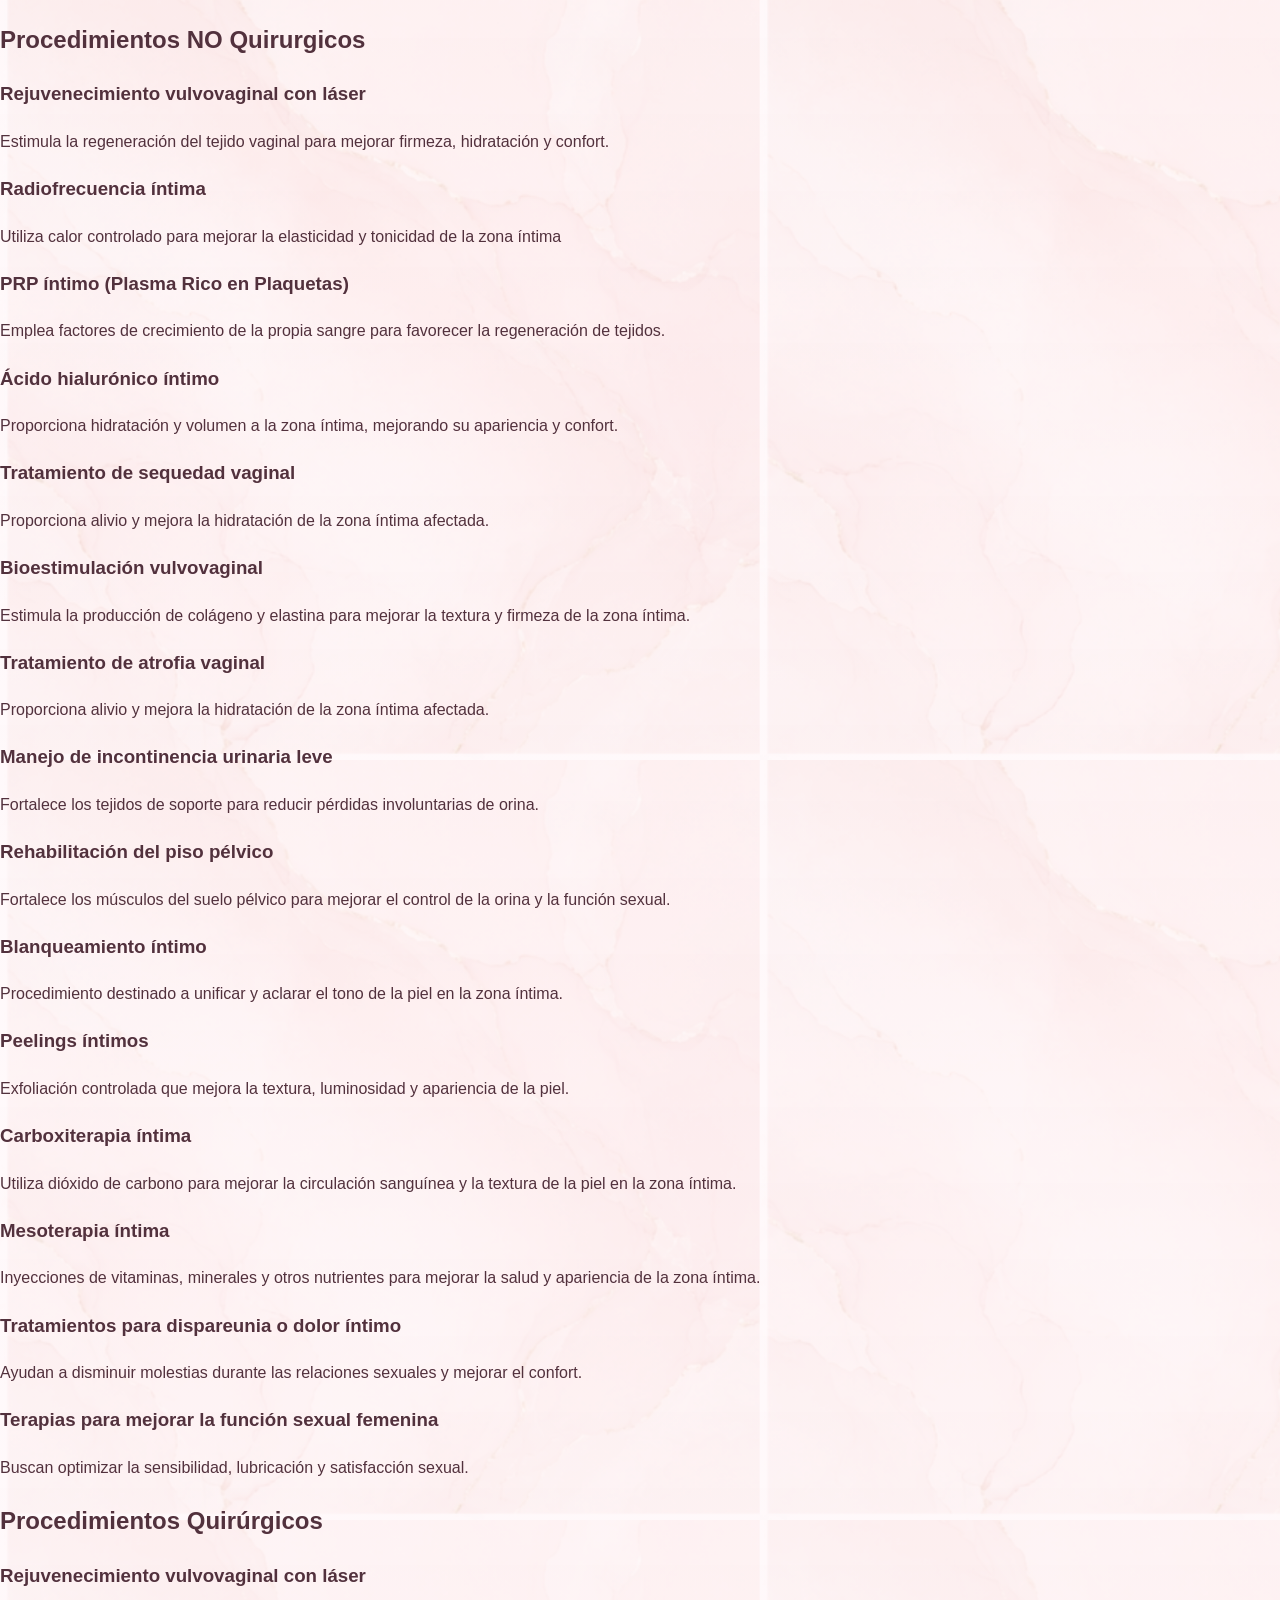
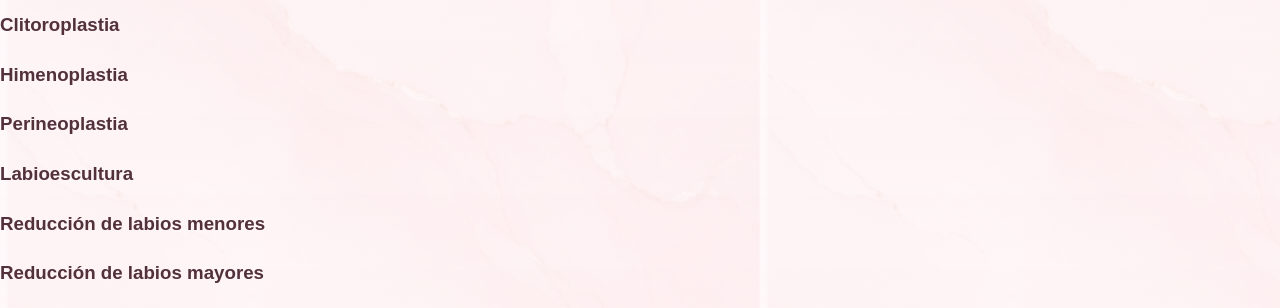
==== procedimientos.html @ bd6ce4b2 "Add files via upload" ====
<!DOCTYPE html>
<html lang="es">
<head>
    <meta charset="UTF-8">
    <meta name="viewport" content="width=device-width, initial-scale=1.0">
    <title>Procedimientos - Tu Carita Íntima</title>
    <link rel="stylesheet" href="style.css">
</head>
<body>
    <h2 class="procedimientosNQ-title">Procedimientos NO Quirurgicos</h2>
    <div class="procedimientos-container">
        <div class="procedimiento-item">
            <h3>Rejuvenecimiento vulvovaginal con láser</h3>
            <p>Estimula la regeneración del tejido vaginal para mejorar firmeza, hidratación y confort.</p>
        </div>
        <div class="procedimiento-item">
            <h3>Radiofrecuencia íntima</h3>
            <p>Utiliza calor controlado para mejorar la elasticidad y tonicidad de la zona íntima</p>
        </div>
        <div class="procedimiento-item">
            <h3>PRP íntimo (Plasma Rico en Plaquetas)</h3>
            <p>Emplea factores de crecimiento de la propia sangre para favorecer la regeneración de tejidos.</p>
        </div>
        <div class="procedimiento-item">
            <h3>Ácido hialurónico íntimo</h3>
            <p>Proporciona hidratación y volumen a la zona íntima, mejorando su apariencia y confort.</p>
        </div>
        <div class="procedimiento-item">
            <h3>Tratamiento de sequedad vaginal</h3>
            <p>Proporciona alivio y mejora la hidratación de la zona íntima afectada.</p>
        </div>
        <div class="procedimiento-item">
            <h3>Bioestimulación vulvovaginal</h3>
            <p>Estimula la producción de colágeno y elastina para mejorar la textura y firmeza de la zona íntima.</p>
        </div>
        <div class="procedimiento-item">
            <h3>Tratamiento de atrofia vaginal</h3>
            <p>Proporciona alivio y mejora la hidratación de la zona íntima afectada.</p>
        </div>
        <div class="procedimiento-item">
            <h3>Manejo de incontinencia urinaria leve</h3>
            <p>Fortalece los tejidos de soporte para reducir pérdidas involuntarias de orina.</p>
        </div>
        <div class="procedimiento-item">
            <h3>Rehabilitación del piso pélvico</h3>
            <p>Fortalece los músculos del suelo pélvico para mejorar el control de la orina y la función sexual.</p>  
        </div>
        <div class="procedimiento-item">
            <h3>Blanqueamiento íntimo</h3>
            <p>Procedimiento destinado a unificar y aclarar el tono de la piel en la zona íntima.</p>
        </div>
        <div class="procedimiento-item">
            <h3>Peelings íntimos</h3>
            <p>Exfoliación controlada que mejora la textura, luminosidad y apariencia de la piel.</p>
        </div>
        <div class="procedimiento-item">
            <h3>Carboxiterapia íntima</h3>
            <p>Utiliza dióxido de carbono para mejorar la circulación sanguínea y la textura de la piel en la zona íntima.</p>
        </div>
        <div class="procedimiento-item">
            <h3>Mesoterapia íntima</h3>
            <p>Inyecciones de vitaminas, minerales y otros nutrientes para mejorar la salud y apariencia de la zona íntima.</p>
         </div>
        <div class="procedimiento-item">
            <h3>Tratamientos para dispareunia o dolor íntimo</h3>
            <p>Ayudan a disminuir molestias durante las relaciones sexuales y mejorar el confort.</p>
        </div>
        <div class="procedimiento-item">
            <h3>Terapias para mejorar la función sexual femenina</h3>
            <p>Buscan optimizar la sensibilidad, lubricación y satisfacción sexual.</p>
        </div>
    </div>

    <h2 class="procedimientosQ-title">Procedimientos Quirúrgicos</h2>
    <div class="procedimientos-container">
        <div class="procedimiento-item">
            <h3>Rejuvenecimiento vulvovaginal con láser</h3>
            <p></p>
        </div>
        <div class="procedimiento-item">
            <h3>Clitoroplastia</h3>
            <p></p>
        </div>
        <div class="procedimiento-item">
            <h3>Himenoplastia</h3>
            <p></p>
        </div>
        <div class="procedimiento-item">
            <h3>Perineoplastia</h3>
            <p></p>
        </div>
        <div class="procedimiento-item">
            <h3>Labioescultura</h3>
            <p></p>
        </div>
        <div class="procedimiento-item">
            <h3>Reducción de labios menores</h3>
            <p></p>
        </div>
        <div class="procedimiento-item">
            <h3>Reducción de labios mayores</h3>
            <p></p>
        </div>

</body>
---- style.css ----
* {
    box-sizing: border-box;
}

:root {
    --ink: #52313d;
    --rose: #c9778c;
    --rose-soft: #f9e0e6;
    --rose-pale: #fff5f7;
    --gold: #c99a45;
    --gold-soft: #f5dfad;
    --paper: rgba(255, 255, 255, 0.82);
    --line: rgba(201, 154, 69, 0.26);
    --shadow: 0 24px 70px rgba(116, 59, 77, 0.16);
}

html {
    scroll-behavior: smooth;
}

body {
    margin: 0;
    color: var(--ink);
    background:
        linear-gradient(rgba(255, 247, 249, 0.72), rgba(255, 247, 249, 0.82)),
        url("marble-rose-gold-3.png");
    background-size: 760px auto;
    background-attachment: scroll;
    font-family: "Aptos", "Segoe UI Variable", "Segoe UI", Helvetica, Arial, sans-serif;
    line-height: 1.65;
}

a {
    color: inherit;
}

img {
    max-width: 100%;
}

.site-header {
    position: sticky;
    top: 0;
    z-index: 20;
    display: flex;
    gap: 28px;
    align-items: center;
    justify-content: space-between;
    padding: 18px clamp(24px, 6vw, 78px);
    border-bottom: 1px solid rgba(255, 255, 255, 0.62);
    background: rgba(255, 247, 249, 0.78);
    backdrop-filter: blur(18px);
}

.brand {
    display: flex;
    gap: 12px;
    align-items: center;
    text-decoration: none;
}

.brand-mark {
    width: 54px;
    height: 54px;
    border: 1px solid var(--gold);
    border-radius: 50%;
    background: rgba(255, 255, 255, 0.8);
    object-fit: contain;
    padding: 4px;
}

.brand strong,
.brand small {
    display: block;
    letter-spacing: 0.08em;
    text-transform: uppercase;
}

.brand strong {
    color: var(--ink);
    font-family: Georgia, "Times New Roman", serif;
    font-size: 1.08rem;
    font-style: italic;
    font-weight: 500;
    letter-spacing: 0.06em;
}

.brand small {
    color: var(--rose);
    font-size: 0.74rem;
    font-weight: 800;
}

.main-nav {
    display: flex;
    gap: clamp(18px, 3vw, 44px);
    align-items: center;
    font-size: 0.78rem;
    font-weight: 800;
    letter-spacing: 0.08em;
    text-transform: uppercase;
}

.main-nav a {
    position: relative;
    text-decoration: none;
}

.main-nav a::after {
    content: "";
    position: absolute;
    right: 0;
    bottom: -8px;
    left: 0;
    height: 2px;
    background: var(--gold);
    transform: scaleX(0);
    transform-origin: center;
    transition: transform 0.2s ease;
}

.main-nav a:hover::after {
    transform: scaleX(1);
}

.nav-cta,
.email-button,
.instagram-button,
.curriculum button,
.reveal-sensitive {
    display: inline-flex;
    min-height: 44px;
    align-items: center;
    justify-content: center;
    padding: 0 20px;
    border: none;
    border-radius: 8px;
    color: #ffffff;
    background: linear-gradient(135deg, #d98da0, #b95f78);
    box-shadow: 0 14px 28px rgba(185, 95, 120, 0.2);
    font: inherit;
    font-size: 0.82rem;
    font-weight: 800;
    letter-spacing: 0.04em;
    text-decoration: none;
    text-transform: uppercase;
    cursor: pointer;
    transition: transform 0.2s ease, box-shadow 0.2s ease;
}

.nav-cta:hover,
.email-button:hover,
.instagram-button:hover,
.curriculum button:hover,
.reveal-sensitive:hover {
    transform: translateY(-2px);
    box-shadow: 0 18px 34px rgba(185, 95, 120, 0.28);
}

.hero {
    display: grid;
    grid-template-columns: minmax(0, 1fr) minmax(320px, 0.8fr);
    gap: clamp(32px, 6vw, 84px);
    align-items: center;
    min-height: calc(100vh - 92px);
    padding: clamp(56px, 8vw, 108px) clamp(24px, 9vw, 132px);
    background:
        linear-gradient(90deg, rgba(255, 247, 249, 0.88), rgba(255, 247, 249, 0.38)),
        url("marble-rose-gold-1.png");
    background-size: cover;
    background-position: center;
}

.eyebrow,
.section-label {
    margin: 0 0 16px;
    color: var(--rose);
    font-size: 0.8rem;
    font-weight: 800;
    letter-spacing: 0.16em;
    text-transform: uppercase;
}

.carita {
    max-width: 740px;
    margin: 0;
    color: var(--ink);
    font-family: "Georgia", "Times New Roman", serif;
    font-size: clamp(3.2rem, 7vw, 6.4rem);
    font-weight: 500;
    line-height: 1.02;
}

.ci {
    display: block;
    color: var(--rose);
    font-style: italic;
}

.hero-description {
    max-width: 520px;
    margin: 28px 0 30px;
    color: #684c55;
    font-size: clamp(1rem, 1.6vw, 1.2rem);
}

.hero-actions {
    display: flex;
    flex-wrap: wrap;
    gap: 14px;
    align-items: center;
}

.whatsdropdown {
    position: relative;
    display: inline-flex;
}

.whatsapp {
    display: inline-flex;
    min-height: 44px;
    gap: 8px;
    align-items: center;
    justify-content: center;
    padding: 0 20px;
    border: none;
    border-radius: 8px;
    color: #ffffff;
    background: linear-gradient(135deg, #35d478, #1ea85a);
    font: inherit;
    font-weight: 800;
    cursor: pointer;
}

.instagram-button {
    gap: 8px;
    background: linear-gradient(135deg, #d98da0, #b95f78);
}

.dropdownwhats {
    display: none;
    position: absolute;
    top: calc(100% + 10px);
    left: 0;
    min-width: 230px;
    overflow: hidden;
    border: 1px solid var(--line);
    border-radius: 8px;
    background-color: #ffffff;
    box-shadow: var(--shadow);
    z-index: 5;
}

.dropdownwhats a {
    display: block;
    padding: 12px 14px;
    color: var(--ink);
    text-decoration: none;
    border-bottom: 1px solid #f7e5ea;
}

.dropdownwhats a:hover {
    background: var(--rose-pale);
}

.whatsdropdown:hover .dropdownwhats,
.whatsdropdown:focus-within .dropdownwhats {
    display: block;
}

.hero-photo {
    position: relative;
    max-width: 470px;
    justify-self: center;
}

.hero-photo::before {
    content: "";
    position: absolute;
    inset: -26px -18px 32px 28px;
    border: 1px solid var(--gold);
    border-radius: 48% 48% 8px 8px;
}

.hero-photo::after {
    content: "";
    position: absolute;
    inset: 12% -8% auto auto;
    width: 220px;
    height: 220px;
    border-radius: 50%;
    background: rgba(249, 224, 230, 0.62);
    z-index: 0;
}

.hero-photo img {
    position: relative;
    z-index: 1;
    display: block;
    width: 100%;
    aspect-ratio: 4 / 5;
    border-radius: 48% 48% 8px 8px;
    object-fit: cover;
    object-position: center 28%;
    box-shadow: var(--shadow);
}

.hero-photo .hero-logo {
    position: absolute;
    top: -18px;
    left: -22px;
    z-index: 3;
    width: 132px;
    height: 132px;
    padding: 12px;
    border: 1px solid rgba(201, 154, 69, 0.62);
    border-radius: 50%;
    background: rgba(255, 255, 255, 0.86);
    object-fit: contain;
    box-shadow: 0 18px 44px rgba(116, 59, 77, 0.22);
}

.photo-badge {
    position: absolute;
    right: -18px;
    bottom: 28px;
    z-index: 2;
    max-width: 220px;
    padding: 14px 16px;
    border: 1px solid rgba(201, 154, 69, 0.32);
    border-radius: 8px;
    background: rgba(255, 255, 255, 0.82);
    backdrop-filter: blur(14px);
    box-shadow: 0 12px 34px rgba(116, 59, 77, 0.14);
}

.photo-badge strong,
.photo-badge span {
    display: block;
}

.photo-badge strong {
    color: var(--rose);
}

.photo-badge span {
    color: #7f6870;
    font-size: 0.9rem;
}

main {
    width: min(1120px, calc(100% - 48px));
    margin: 0 auto;
    padding: 0 0 76px;
}

.feature-strip {
    display: grid;
    grid-template-columns: repeat(4, minmax(0, 1fr));
    margin: -36px 0 72px;
    border: 1px solid rgba(255, 255, 255, 0.7);
    border-radius: 8px;
    background:
        linear-gradient(rgba(255, 255, 255, 0.86), rgba(255, 255, 255, 0.78)),
        url("marble-rose-gold-4.png");
    background-size: cover;
    box-shadow: var(--shadow);
    backdrop-filter: blur(18px);
}

.feature-strip article {
    min-height: 172px;
    padding: 28px;
    border-right: 1px solid rgba(201, 154, 69, 0.18);
}

.feature-strip article:last-child {
    border-right: none;
}

.line-icon {
    display: block;
    margin-bottom: 12px;
    color: var(--rose);
    font-size: 2.2rem;
    line-height: 1;
}

.feature-strip h3,
.Ninfoplastia h3 {
    margin: 0 0 8px;
    color: var(--ink);
    font-size: 1rem;
}

.feature-strip p,
.about p,
.education p,
.trajectory p,
.cta-band p {
    color: #6f5660;
}

.about {
    display: grid;
    grid-template-columns: minmax(0, 0.86fr) minmax(320px, 1fr);
    gap: clamp(34px, 6vw, 82px);
    align-items: center;
    margin: 0 0 78px;
    padding: clamp(28px, 5vw, 54px);
    border-radius: 8px;
    background:
        linear-gradient(90deg, rgba(255, 255, 255, 0.9), rgba(255, 245, 248, 0.55)),
        url("marble-rose-gold-2.png");
    background-size: cover;
    box-shadow: var(--shadow);
}

.about-copy {
    padding: clamp(8px, 2vw, 18px);
}

.about h2,
.education h2,
.trajectory h2,
.procedimientos h2,
.cta-band h2 {
    margin: 0 0 20px;
    color: var(--ink);
    font-family: Georgia, "Times New Roman", serif;
    font-size: clamp(2rem, 4vw, 3.2rem);
    font-weight: 500;
    line-height: 1.12;
}

.about-copy::after {
    content: "";
    display: block;
    width: 54px;
    height: 2px;
    margin-top: 22px;
    background: var(--gold);
}

.image-collage {
    position: relative;
    min-height: 560px;
}

.image-collage img {
    position: absolute;
    display: block;
    object-fit: cover;
    box-shadow: var(--shadow);
}

.collage-main {
    top: 0;
    right: 8%;
    width: 58%;
    aspect-ratio: 4 / 5;
    border: 1px solid var(--gold);
    border-radius: 50% 50% 8px 8px;
}

.collage-orb {
    top: 42%;
    left: 0;
    width: 36%;
    aspect-ratio: 1;
    border: 8px solid rgba(255, 247, 249, 0.92);
    border-radius: 50%;
}

.collage-arch {
    right: 0;
    bottom: 0;
    width: 42%;
    aspect-ratio: 3 / 4;
    border: 1px solid rgba(201, 154, 69, 0.52);
    border-radius: 8px 8px 48% 48%;
}

.career-grid {
    display: grid;
    grid-template-columns: repeat(2, minmax(0, 1fr));
    gap: 24px;
    margin: 0 0 34px;
}

.education,
.trajectory,
.curriculum,
.Ninfoplastia,
.cta-band {
    border: 1px solid rgba(201, 154, 69, 0.2);
    border-radius: 8px;
    background: var(--paper);
    box-shadow: 0 16px 44px rgba(116, 59, 77, 0.1);
    backdrop-filter: blur(14px);
}

.education,
.trajectory {
    padding: clamp(26px, 4vw, 42px);
}

.education h4 {
    color: var(--gold);
}

ul {
    padding-left: 20px;
}

li {
    margin-bottom: 12px;
}

.curriculum {
    display: flex;
    justify-content: space-between;
    gap: 18px;
    align-items: center;
    margin: 0 0 52px;
    padding: 24px 30px;
}

.curriculum h3 {
    margin: 0;
    font-family: Georgia, "Times New Roman", serif;
    font-size: 1.55rem;
    font-weight: 500;
}

.cta-band {
    display: grid;
    grid-template-columns: minmax(0, 1fr) minmax(280px, 0.8fr);
    gap: 24px;
    align-items: center;
    margin: 0 0 72px;
    padding: clamp(28px, 5vw, 48px);
    background:
        linear-gradient(90deg, rgba(255, 247, 249, 0.82), rgba(255, 244, 229, 0.82)),
        url("marble-rose-gold-5.png");
    background-size: cover;
}

.cta-contact a {
    color: var(--rose);
    font-weight: 800;
}

.social {
    display: flex;
    gap: 10px;
    align-items: center;
    margin-top: 12px;
}

.social a {
    display: inline-flex;
    width: 40px;
    height: 40px;
    align-items: center;
    justify-content: center;
    border: 1px solid rgba(201, 154, 69, 0.28);
    border-radius: 50%;
    background-color: rgba(255, 255, 255, 0.72);
}

.procedimientos {
    margin-top: 0;
}

.procedimientos-grid {
    display: grid;
    grid-template-columns: 1fr;
}

.Ninfoplastia {
    padding: clamp(24px, 4vw, 40px);
}

.before-after-slider {
    position: relative;
    width: min(100%, 600px);
    aspect-ratio: 1 / 1;
    overflow: hidden;
    border: 1px solid rgba(201, 154, 69, 0.22);
    border-radius: 8px 8px 36% 8px;
    background-color: var(--rose-pale);
    box-shadow: inset 0 0 0 1px rgba(255, 255, 255, 0.45);
}

.before-after-slider.is-hidden .comparison-frame {
    filter: blur(18px);
    transform: scale(1.04);
}

figure {
    margin: 0;
}

.comparison-frame {
    position: absolute;
    inset: 0;
    opacity: 0;
    transition: opacity 0.35s ease, filter 0.35s ease, transform 0.35s ease;
}

.comparison-frame.is-active {
    opacity: 1;
}

.comparison-frame img {
    display: block;
    width: 100%;
    height: 100%;
    object-fit: cover;
}

figcaption {
    position: absolute;
    left: 16px;
    bottom: 16px;
    margin: 0;
    padding: 7px 13px;
    border-radius: 999px;
    color: #ffffff;
    background-color: rgba(82, 49, 61, 0.86);
    font-weight: 800;
}

.sensitive-warning {
    position: absolute;
    inset: 0;
    z-index: 4;
    display: grid;
    gap: 12px;
    align-content: center;
    justify-items: center;
    padding: 28px;
    text-align: center;
    background:
        linear-gradient(140deg, rgba(255, 248, 232, 0.94), rgba(255, 242, 245, 0.94)),
        url("marble-rose-gold-2.png");
    background-size: cover;
    opacity: 0;
    pointer-events: none;
    transition: opacity 0.3s ease;
}

.before-after-slider.is-hidden .sensitive-warning {
    opacity: 1;
    pointer-events: auto;
}

.sensitive-warning span {
    padding: 7px 12px;
    border-radius: 999px;
    color: #ffffff;
    background-color: var(--gold);
    font-size: 0.78rem;
    font-weight: 900;
    text-transform: uppercase;
}

.sensitive-warning p {
    margin: 0;
    font-family: Georgia, "Times New Roman", serif;
    font-size: clamp(2rem, 4vw, 3rem);
    line-height: 1.05;
}

.comparison-controls {
    display: inline-flex;
    gap: 14px;
    align-items: center;
    margin-top: 16px;
    padding: 8px;
    border: 1px solid rgba(201, 154, 69, 0.24);
    border-radius: 999px;
    background-color: rgba(255, 255, 255, 0.76);
}

.comparison-controls.is-disabled {
    opacity: 0.48;
}

.comparison-arrow {
    width: 42px;
    height: 42px;
    border: none;
    border-radius: 50%;
    color: #ffffff;
    background: linear-gradient(135deg, #d98da0, #b95f78);
    font-size: 1.7rem;
    line-height: 1;
    cursor: pointer;
}

.comparison-status {
    min-width: 78px;
    color: var(--gold);
    font-weight: 900;
    text-align: center;
}

.site-footer {
    padding: 46px clamp(24px, 6vw, 78px) 22px;
    border-top: 1px solid rgba(201, 154, 69, 0.22);
    background:
        linear-gradient(rgba(255, 247, 249, 0.88), rgba(255, 247, 249, 0.9)),
        url("marble-rose-gold-5.png");
    background-size: cover;
}

.footer-main {
    display: grid;
    grid-template-columns: minmax(260px, 1.25fr) repeat(3, minmax(160px, 0.7fr));
    gap: 34px;
    align-items: start;
}

.footer-brand {
    display: flex;
    gap: 14px;
    align-items: flex-start;
}

.footer-brand img {
    width: 82px;
    height: 82px;
    padding: 5px;
    border: 1px solid var(--gold);
    border-radius: 50%;
    background: rgba(255, 255, 255, 0.78);
    object-fit: contain;
}

.footer-brand strong,
.footer-brand span {
    display: block;
}

.footer-brand strong {
    color: var(--ink);
    font-family: Georgia, "Times New Roman", serif;
    font-size: 1.2rem;
    font-style: italic;
    font-weight: 500;
}

.footer-brand span,
.footer-info p {
    margin: 0;
    color: #6f5660;
}

.footer-brand p {
    max-width: 270px;
    margin: 10px 0 0;
    color: #6f5660;
}

.site-footer h4 {
    margin: 0 0 14px;
    color: var(--rose);
    font-size: 0.82rem;
    font-weight: 900;
    letter-spacing: 0.12em;
    text-transform: uppercase;
}

.site-footer a {
    display: block;
    margin-bottom: 8px;
    color: var(--ink);
    text-decoration: none;
}

.site-footer p {
    margin: 0 0 8px;
}

.footer-info a {
    color: var(--rose);
    font-weight: 800;
}

.footer-bottom {
    display: flex;
    justify-content: center;
    margin-top: 34px;
    padding-top: 18px;
    border-top: 1px solid rgba(201, 154, 69, 0.2);
}

.footer-bottom small {
    color: var(--gold);
    font-weight: 900;
    letter-spacing: 0.08em;
    text-transform: uppercase;
}

@media (max-width: 980px) {
    .main-nav {
        display: none;
    }

    .hero,
    .about,
    .career-grid,
    .cta-band {
        grid-template-columns: 1fr;
    }

    .feature-strip {
        grid-template-columns: repeat(2, minmax(0, 1fr));
    }

    .image-collage {
        min-height: 500px;
    }
}

@media (max-width: 620px) {
    .site-header {
        align-items: flex-start;
        flex-direction: column;
    }

    .nav-cta {
        width: 100%;
    }

    .hero {
        min-height: auto;
    }

    .feature-strip {
        grid-template-columns: 1fr;
    }

    .feature-strip article {
        border-right: none;
        border-bottom: 1px solid rgba(201, 154, 69, 0.18);
    }

    main {
        width: min(100% - 28px, 1120px);
    }

    .curriculum {
        align-items: flex-start;
        flex-direction: column;
    }

    .hero-actions,
    .whatsdropdown,
    .whatsapp,
    .email-button,
    .instagram-button,
    .curriculum button {
        width: 100%;
    }

    .hero-photo .hero-logo {
        width: 96px;
        height: 96px;
        top: -10px;
        left: -8px;
    }

    .footer-main {
        grid-template-columns: 1fr;
    }
}
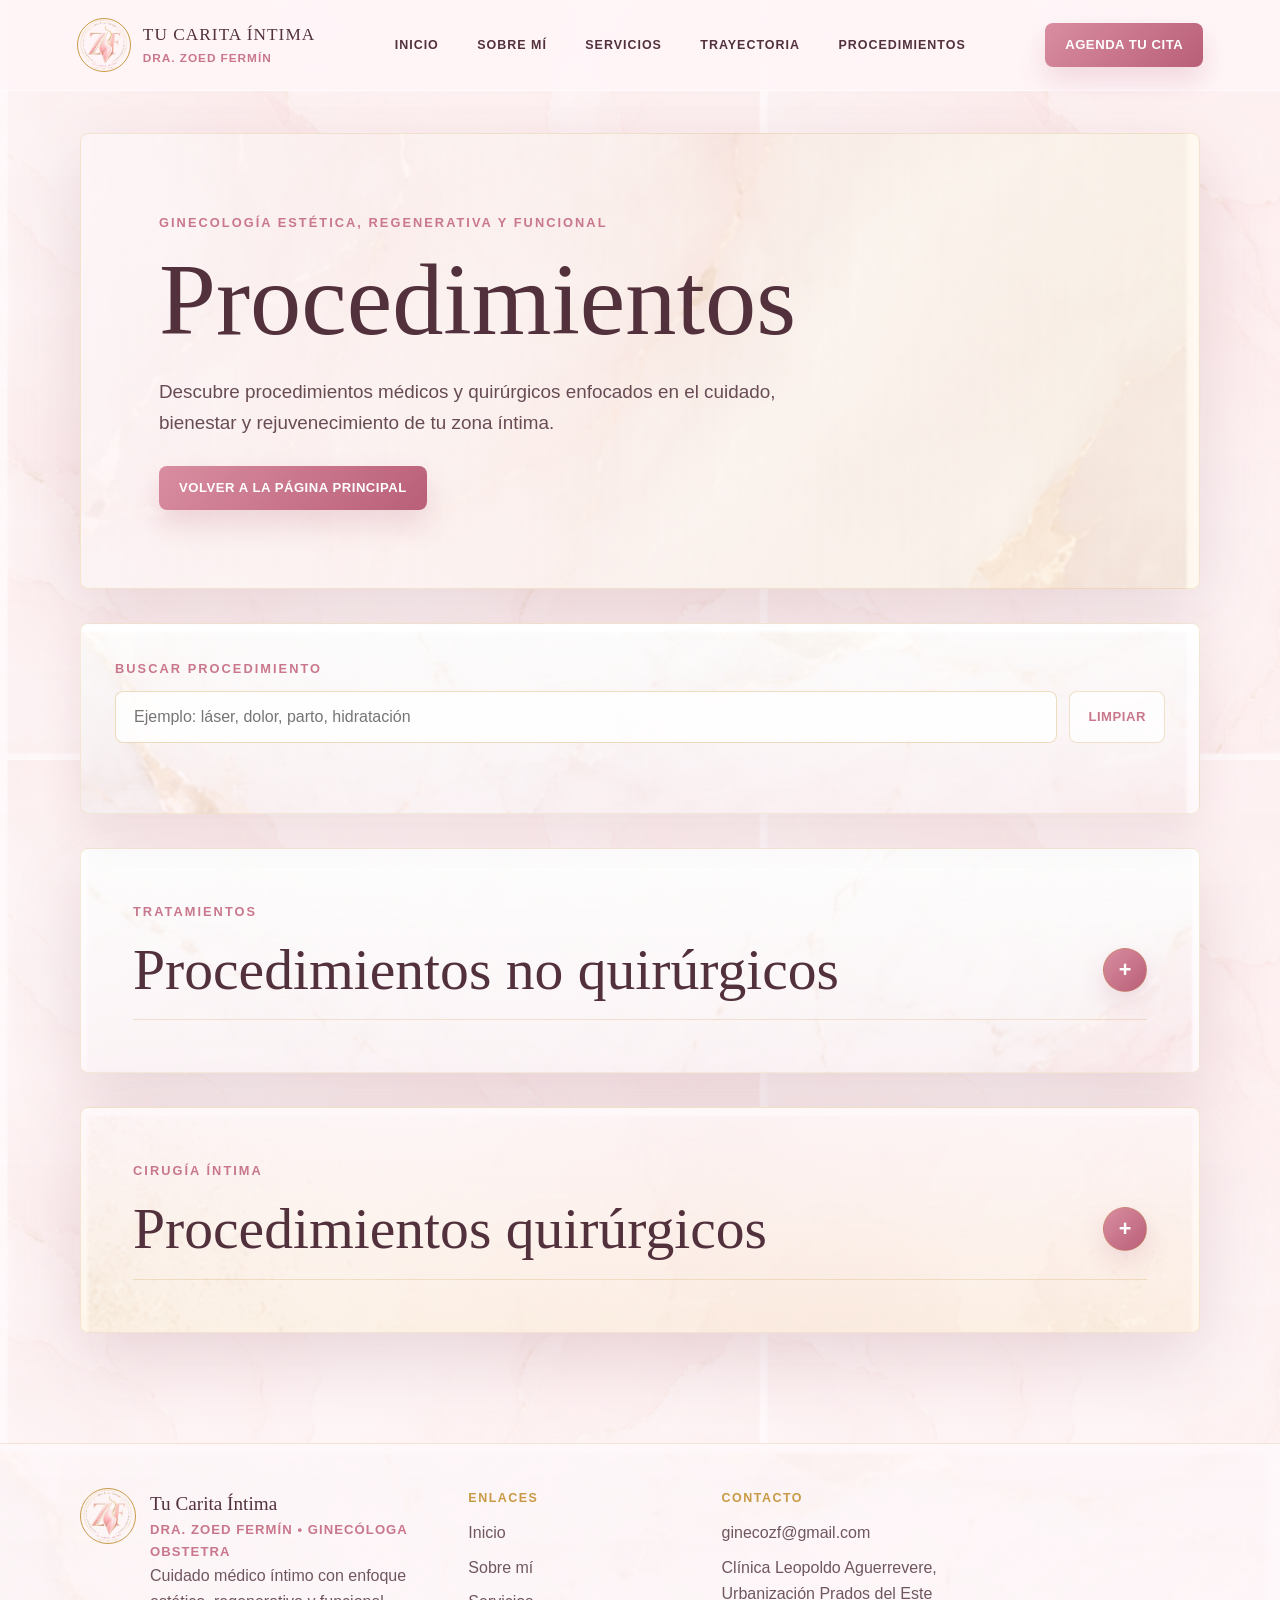
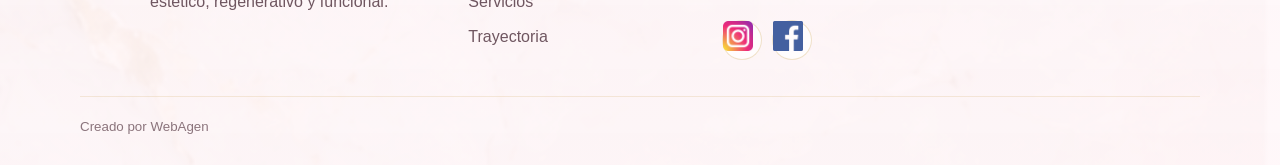
==== commit 2412fd7f: "Refactor procedimientos.html structure and content Updated the HTML structure and content for the pr" ====
--- a/procedimientos.html
+++ b/procedimientos.html
@@ -4,105 +4,217 @@
     <meta charset="UTF-8">
     <meta name="viewport" content="width=device-width, initial-scale=1.0">
     <title>Procedimientos - Tu Carita Íntima</title>
-    <link rel="stylesheet" href="style.css">
+    <link rel="icon" type="image/png" href="/favicon.png">
+    <link rel="stylesheet" href="style.css?v=14">
 </head>
 <body>
-    <h2 class="procedimientosNQ-title">Procedimientos NO Quirurgicos</h2>
-    <div class="procedimientos-container">
-        <div class="procedimiento-item">
-            <h3>Rejuvenecimiento vulvovaginal con láser</h3>
-            <p>Estimula la regeneración del tejido vaginal para mejorar firmeza, hidratación y confort.</p>
+    <header class="site-header">
+        <a class="brand" href="index.html#inicio">
+            <img class="brand-mark" src="zoedlogo.png" alt="Logo de Tu Carita Íntima">
+            <span>
+                <strong>Tu Carita Íntima</strong>
+                <small>Dra. Zoed Fermín</small>
+            </span>
+        </a>
+        <nav class="main-nav" aria-label="Navegación principal">
+            <a href="index.html#inicio">Inicio</a>
+            <a href="index.html#sobre-mi">Sobre mí</a>
+            <a href="index.html#servicios">Servicios</a>
+            <a href="index.html#trayectoria">Trayectoria</a>
+            <a href="procedimientos.html">Procedimientos</a>
+        </nav>
+        <a class="nav-cta" href="https://wa.me/584122345678" target="_blank">Agenda tu cita</a>
+    </header>
+
+    <main class="procedimientos-page">
+        <section class="procedimientos-hero">
+            <div>
+                <p class="eyebrow">Ginecología estética, regenerativa y funcional</p>
+                <h1>Procedimientos</h1>
+                <p>Descubre procedimientos médicos y quirúrgicos enfocados en el cuidado, bienestar y rejuvenecimiento de tu zona íntima.</p>
+                <a class="procedimientos-back" href="index.html#procedimientos">Volver a la página principal</a>
+            </div>
+        </section>
+
+        <section class="procedimientos-search" aria-label="Buscar procedimientos">
+            <label for="procedimientos-search-input">Buscar procedimiento</label>
+            <div class="procedimientos-search-control">
+                <input id="procedimientos-search-input" type="search" placeholder="Ejemplo: láser, dolor, parto, hidratación">
+                <button class="procedimientos-search-clear" type="button">Limpiar</button>
+            </div>
+            <p class="procedimientos-search-status" aria-live="polite"></p>
+        </section>
+
+        <section class="procedimientos-section">
+            <p class="section-label">Tratamientos</p>
+            <button class="procedimientos-section-toggle" type="button" aria-expanded="false" aria-controls="procedimientos-no-quirurgicos">
+                <span>Procedimientos no quirúrgicos</span>
+                <span class="toggle-indicator" aria-hidden="true">+</span>
+            </button>
+            <div class="procedimientos-container" id="procedimientos-no-quirurgicos" hidden>
+                <article class="procedimiento-item">
+                    <h3>Rejuvenecimiento vulvovaginal con láser</h3>
+                    <p>Estimula la regeneración del tejido vaginal para mejorar firmeza, hidratación y confort.</p>
+                </article>
+                <article class="procedimiento-item">
+                    <h3>Radiofrecuencia íntima</h3>
+                    <p>Utiliza calor controlado para mejorar la elasticidad y tonicidad de la zona íntima.</p>
+                </article>
+                <article class="procedimiento-item">
+                    <h3>PRP íntimo (Plasma Rico en Plaquetas)</h3>
+                    <p>Emplea factores de crecimiento de la propia sangre para favorecer la regeneración de tejidos.</p>
+                </article>
+                <article class="procedimiento-item">
+                    <h3>Ácido hialurónico íntimo</h3>
+                    <p>Proporciona hidratación y volumen a la zona íntima, mejorando su apariencia y confort.</p>
+                </article>
+                <article class="procedimiento-item">
+                    <h3>Tratamiento de sequedad vaginal</h3>
+                    <p>Proporciona alivio y mejora la hidratación de la zona íntima afectada.</p>
+                </article>
+                <article class="procedimiento-item">
+                    <h3>Bioestimulación vulvovaginal</h3>
+                    <p>Estimula la producción de colágeno y elastina para mejorar la textura y firmeza de la zona íntima.</p>
+                </article>
+                <article class="procedimiento-item">
+                    <h3>Tratamiento de atrofia vaginal</h3>
+                    <p>Ayuda a recuperar confort, elasticidad e hidratación mediante una evaluación personalizada.</p>
+                </article>
+                <article class="procedimiento-item">
+                    <h3>Manejo de incontinencia urinaria leve</h3>
+                    <p>Fortalece los tejidos de soporte para reducir pérdidas involuntarias de orina.</p>
+                </article>
+                <article class="procedimiento-item">
+                    <h3>Rehabilitación del piso pélvico</h3>
+                    <p>Fortalece los músculos del suelo pélvico para mejorar el control de la orina y la función sexual.</p>
+                </article>
+                <article class="procedimiento-item">
+                    <h3>Blanqueamiento íntimo</h3>
+                    <p>Procedimiento destinado a unificar y aclarar el tono de la piel en la zona íntima.</p>
+                </article>
+                <article class="procedimiento-item">
+                    <h3>Peelings íntimos</h3>
+                    <p>Exfoliación controlada que mejora la textura, luminosidad y apariencia de la piel.</p>
+                </article>
+                <article class="procedimiento-item">
+                    <h3>Carboxiterapia íntima</h3>
+                    <p>Utiliza dióxido de carbono para mejorar la circulación sanguínea y la textura de la piel en la zona íntima.</p>
+                </article>
+                <article class="procedimiento-item">
+                    <h3>Mesoterapia íntima</h3>
+                    <p>Inyecciones de vitaminas, minerales y otros nutrientes para mejorar la salud y apariencia de la zona íntima.</p>
+                </article>
+                <article class="procedimiento-item">
+                    <h3>Tratamientos para dispareunia o dolor íntimo</h3>
+                    <p>Ayudan a disminuir molestias durante las relaciones sexuales y mejorar el confort.</p>
+                </article>
+                <article class="procedimiento-item">
+                    <h3>Terapias para mejorar la función sexual femenina</h3>
+                    <p>Buscan optimizar la sensibilidad, lubricación y satisfacción sexual.</p>
+                </article>
+            </div>
+        </section>
+
+        <section class="procedimientos-section procedimientos-section-alt">
+            <p class="section-label">Cirugía íntima</p>
+            <button class="procedimientos-section-toggle" type="button" aria-expanded="false" aria-controls="procedimientos-quirurgicos">
+                <span>Procedimientos quirúrgicos</span>
+                <span class="toggle-indicator" aria-hidden="true">+</span>
+            </button>
+            <div class="procedimientos-container" id="procedimientos-quirurgicos" hidden>
+                <article class="procedimiento-item">
+                    <h3>Labioplastia o ninfoplastia</h3>
+                    <p>Remodelación de los labios menores o mayores para mejorar comodidad y estética.</p>
+                </article>
+                <article class="procedimiento-item">
+                    <h3>Vaginoplastia</h3>
+                    <p>Remodelación del canal vaginal para mejorar comodidad, función y estética.</p>
+                </article>
+                <article class="procedimiento-item">
+                    <h3>Himenoplastia</h3>
+                    <p>Reconstrucción del himen para restaurar su apariencia.</p>
+                </article>
+                <article class="procedimiento-item">
+                    <h3>Perineoplastia</h3>
+                    <p>Remodelación del periné para mejorar comodidad y estética.</p>
+                </article>
+                <article class="procedimiento-item">
+                    <h3>Reducción de labios mayores y menores</h3>
+                    <p>Reduce el tamaño de los labios mayores y menores, mejorando comodidad y estética.</p>
+                </article>
+                <article class="procedimiento-item">
+                    <h3>Remodelación o aumento de labios mayores</h3>
+                    <p>Procedimiento para mejorar la apariencia y comodidad de los labios mayores.</p>
+                </article>
+                <article class="procedimiento-item">
+                    <h3>Lipotransferencia íntima</h3>
+                    <p>Utiliza grasa del propio paciente para mejorar la apariencia y comodidad de la zona íntima.</p>
+                </article>
+                <article class="procedimiento-item">
+                    <h3>Liposucción del monte de Venus</h3>
+                    <p>Reduce el volumen del monte de Venus, mejorando apariencia y comodidad.</p>
+                </article>
+                <article class="procedimiento-item">
+                    <h3>Corrección de cicatrices obstétricas</h3>
+                    <p>Mejora molestias o irregularidades asociadas a cicatrices posteriores al parto.</p>
+                </article>
+                <article class="procedimiento-item">
+                    <h3>Corrección de secuelas postparto</h3>
+                    <p>Mejora la apariencia y comodidad de las secuelas resultantes del parto.</p>
+                </article>
+                <article class="procedimiento-item">
+                    <h3>Cirugía reconstructiva vulvovaginal</h3>
+                    <p>Tratamiento reconstructivo para secuelas, alteraciones anatómicas o cirugías previas.</p>
+                </article>
+                <article class="procedimiento-item">
+                    <h3>Corrección de asimetrías genitales</h3>
+                    <p>Ayuda a mejorar comodidad, proporción y apariencia de la zona íntima.</p>
+                </article>
+                <article class="procedimiento-item">
+                    <h3>Rejuvenecimiento íntimo quirúrgico</h3>
+                    <p>Mejora la apariencia y comodidad de la zona íntima mediante técnicas quirúrgicas.</p>
+                </article>
+            </div>
+        </section>
+    </main>
+
+    <footer class="site-footer">
+        <div class="footer-main">
+            <div class="footer-brand">
+                <img src="zoedlogo.png" alt="Logo de Tu Carita Íntima">
+                <div>
+                    <strong>Tu Carita Íntima</strong>
+                    <span>Dra. Zoed Fermín • Ginecóloga Obstetra</span>
+                    <p>Cuidado médico íntimo con enfoque estético, regenerativo y funcional.</p>
+                </div>
+            </div>
+            <div>
+                <h4>Enlaces</h4>
+                <a href="index.html#inicio">Inicio</a>
+                <a href="index.html#sobre-mi">Sobre mí</a>
+                <a href="index.html#servicios">Servicios</a>
+                <a href="index.html#trayectoria">Trayectoria</a>
+            </div>
+            <div class="footer-info">
+                <h4>Contacto</h4>
+                <a href="https://mail.google.com/mail/?view=cm&fs=1&to=ginecozf@gmail.com" target="_blank">ginecozf@gmail.com</a>
+                <p>Clínica Leopoldo Aguerrevere, Urbanización Prados del Este</p>
+                <div class="social">
+                    <a href="https://www.instagram.com/dra.zoedfermin?utm_source=ig_web_button_share_sheet&igsh=ZDNlZDc0MzIxNw==" target="_blank">
+                        <img src="instagram.ico" alt="Instagram" width="30" height="30">
+                    </a>
+                    <a href="https://www.facebook.com/share/18XQkRQ6j7/?mibextid=wwXIfr" target="_blank">
+                        <img src="facebook.ico" alt="Facebook" width="30" height="30">
+                    </a>
+                </div>
+            </div>
         </div>
-        <div class="procedimiento-item">
-            <h3>Radiofrecuencia íntima</h3>
-            <p>Utiliza calor controlado para mejorar la elasticidad y tonicidad de la zona íntima</p>
+        <div class="footer-bottom">
+            <small>Creado por WebAgen</small>
         </div>
-        <div class="procedimiento-item">
-            <h3>PRP íntimo (Plasma Rico en Plaquetas)</h3>
-            <p>Emplea factores de crecimiento de la propia sangre para favorecer la regeneración de tejidos.</p>
-        </div>
-        <div class="procedimiento-item">
-            <h3>Ácido hialurónico íntimo</h3>
-            <p>Proporciona hidratación y volumen a la zona íntima, mejorando su apariencia y confort.</p>
-        </div>
-        <div class="procedimiento-item">
-            <h3>Tratamiento de sequedad vaginal</h3>
-            <p>Proporciona alivio y mejora la hidratación de la zona íntima afectada.</p>
-        </div>
-        <div class="procedimiento-item">
-            <h3>Bioestimulación vulvovaginal</h3>
-            <p>Estimula la producción de colágeno y elastina para mejorar la textura y firmeza de la zona íntima.</p>
-        </div>
-        <div class="procedimiento-item">
-            <h3>Tratamiento de atrofia vaginal</h3>
-            <p>Proporciona alivio y mejora la hidratación de la zona íntima afectada.</p>
-        </div>
-        <div class="procedimiento-item">
-            <h3>Manejo de incontinencia urinaria leve</h3>
-            <p>Fortalece los tejidos de soporte para reducir pérdidas involuntarias de orina.</p>
-        </div>
-        <div class="procedimiento-item">
-            <h3>Rehabilitación del piso pélvico</h3>
-            <p>Fortalece los músculos del suelo pélvico para mejorar el control de la orina y la función sexual.</p>  
-        </div>
-        <div class="procedimiento-item">
-            <h3>Blanqueamiento íntimo</h3>
-            <p>Procedimiento destinado a unificar y aclarar el tono de la piel en la zona íntima.</p>
-        </div>
-        <div class="procedimiento-item">
-            <h3>Peelings íntimos</h3>
-            <p>Exfoliación controlada que mejora la textura, luminosidad y apariencia de la piel.</p>
-        </div>
-        <div class="procedimiento-item">
-            <h3>Carboxiterapia íntima</h3>
-            <p>Utiliza dióxido de carbono para mejorar la circulación sanguínea y la textura de la piel en la zona íntima.</p>
-        </div>
-        <div class="procedimiento-item">
-            <h3>Mesoterapia íntima</h3>
-            <p>Inyecciones de vitaminas, minerales y otros nutrientes para mejorar la salud y apariencia de la zona íntima.</p>
-         </div>
-        <div class="procedimiento-item">
-            <h3>Tratamientos para dispareunia o dolor íntimo</h3>
-            <p>Ayudan a disminuir molestias durante las relaciones sexuales y mejorar el confort.</p>
-        </div>
-        <div class="procedimiento-item">
-            <h3>Terapias para mejorar la función sexual femenina</h3>
-            <p>Buscan optimizar la sensibilidad, lubricación y satisfacción sexual.</p>
-        </div>
-    </div>
-
-    <h2 class="procedimientosQ-title">Procedimientos Quirúrgicos</h2>
-    <div class="procedimientos-container">
-        <div class="procedimiento-item">
-            <h3>Rejuvenecimiento vulvovaginal con láser</h3>
-            <p></p>
-        </div>
-        <div class="procedimiento-item">
-            <h3>Clitoroplastia</h3>
-            <p></p>
-        </div>
-        <div class="procedimiento-item">
-            <h3>Himenoplastia</h3>
-            <p></p>
-        </div>
-        <div class="procedimiento-item">
-            <h3>Perineoplastia</h3>
-            <p></p>
-        </div>
-        <div class="procedimiento-item">
-            <h3>Labioescultura</h3>
-            <p></p>
-        </div>
-        <div class="procedimiento-item">
-            <h3>Reducción de labios menores</h3>
-            <p></p>
-        </div>
-        <div class="procedimiento-item">
-            <h3>Reducción de labios mayores</h3>
-            <p></p>
-        </div>
-
+    </footer>
+    <script src="js/procedimientos.js?v=1"></script>
 </body>
-    
+</html>
         
-        +        
--- a/style.css
+++ b/style.css
@@ -60,13 +60,16 @@
 }
 
 .brand-mark {
+    display: grid;
     width: 54px;
     height: 54px;
+    place-items: center;
     border: 1px solid var(--gold);
     border-radius: 50%;
-    background: rgba(255, 255, 255, 0.8);
-    object-fit: contain;
-    padding: 4px;
+    color: var(--gold);
+    font-family: "Aptos Display", "Segoe UI", sans-serif;
+    font-weight: 800;
+    object-fit: cover;
 }
 
 .brand strong,
@@ -80,7 +83,6 @@
     color: var(--ink);
     font-family: Georgia, "Times New Roman", serif;
     font-size: 1.08rem;
-    font-style: italic;
     font-weight: 500;
     letter-spacing: 0.06em;
 }
@@ -127,7 +129,9 @@
 .email-button,
 .instagram-button,
 .curriculum button,
-.reveal-sensitive {
+.reveal-sensitive,
+.procedimientos-toggle,
+.procedimientos-back {
     display: inline-flex;
     min-height: 44px;
     align-items: center;
@@ -152,7 +156,9 @@
 .email-button:hover,
 .instagram-button:hover,
 .curriculum button:hover,
-.reveal-sensitive:hover {
+.reveal-sensitive:hover,
+.procedimientos-toggle:hover,
+.procedimientos-back:hover {
     transform: translateY(-2px);
     box-shadow: 0 18px 34px rgba(185, 95, 120, 0.28);
 }
@@ -232,11 +238,6 @@
     cursor: pointer;
 }
 
-.instagram-button {
-    gap: 8px;
-    background: linear-gradient(135deg, #d98da0, #b95f78);
-}
-
 .dropdownwhats {
     display: none;
     position: absolute;
@@ -266,6 +267,16 @@
 .whatsdropdown:hover .dropdownwhats,
 .whatsdropdown:focus-within .dropdownwhats {
     display: block;
+}
+
+.instagram-button {
+    gap: 8px;
+    background: linear-gradient(135deg, #f2a04f, #d94f86 48%, #8b5ad8);
+}
+
+.instagram-button img {
+    width: 24px;
+    height: 24px;
 }
 
 .hero-photo {
@@ -307,17 +318,19 @@
 
 .hero-photo .hero-logo {
     position: absolute;
-    top: -18px;
-    left: -22px;
+    top: 20px;
+    left: -20px;
     z-index: 3;
-    width: 132px;
-    height: 132px;
-    padding: 12px;
-    border: 1px solid rgba(201, 154, 69, 0.62);
+    width: 92px;
+    height: 92px;
+    aspect-ratio: 1;
+    padding: 8px;
+    border: 1px solid rgba(201, 154, 69, 0.46);
     border-radius: 50%;
-    background: rgba(255, 255, 255, 0.86);
-    object-fit: contain;
-    box-shadow: 0 18px 44px rgba(116, 59, 77, 0.22);
+    background: rgba(255, 255, 255, 0.88);
+    object-fit: cover;
+    object-position: center;
+    box-shadow: 0 14px 32px rgba(116, 59, 77, 0.16);
 }
 
 .photo-badge {
@@ -466,7 +479,7 @@
 .collage-orb {
     top: 42%;
     left: 0;
-    width: 36%;
+    width: 45%;
     aspect-ratio: 1;
     border: 8px solid rgba(255, 247, 249, 0.92);
     border-radius: 50%;
@@ -570,7 +583,93 @@
 }
 
 .procedimientos {
+    position: relative;
+    overflow: hidden;
     margin-top: 0;
+    padding: clamp(28px, 5vw, 52px);
+    border: 1px solid rgba(201, 154, 69, 0.2);
+    border-radius: 8px;
+    background:
+        linear-gradient(90deg, rgba(255, 255, 255, 0.9), rgba(255, 245, 248, 0.68)),
+        url("marble-rose-gold-2.png");
+    background-size: cover;
+    box-shadow: var(--shadow);
+}
+
+.procedimientos::before {
+    content: "";
+    position: absolute;
+    right: clamp(18px, 4vw, 44px);
+    top: clamp(20px, 4vw, 42px);
+    width: 86px;
+    height: 86px;
+    border: 1px solid rgba(201, 154, 69, 0.34);
+    border-radius: 50%;
+    background:
+        linear-gradient(rgba(255, 255, 255, 0.76), rgba(255, 247, 249, 0.76)),
+        url("zoedlogo.png");
+    background-size: cover;
+    background-position: center;
+    box-shadow: 0 14px 32px rgba(116, 59, 77, 0.12);
+}
+
+.procedimientos > * {
+    position: relative;
+    z-index: 1;
+}
+
+.procedimientos > p {
+    max-width: 850px;
+    color: #6f5660;
+}
+
+.procedimientos h4 {
+    max-width: 760px;
+    margin: 0 0 16px;
+    color: var(--gold);
+    font-size: 1rem;
+}
+
+.procedimientos ul {
+    display: grid;
+    grid-template-columns: repeat(2, minmax(0, 1fr));
+    gap: 12px;
+    margin: 22px 0 8px;
+    padding: 0;
+    list-style: none;
+}
+
+.procedimientos li {
+    position: relative;
+    min-height: 56px;
+    margin: 0;
+    padding: 14px 16px 14px 44px;
+    border: 1px solid rgba(201, 154, 69, 0.18);
+    border-radius: 8px;
+    color: #684c55;
+    background: rgba(255, 255, 255, 0.72);
+    box-shadow: 0 10px 26px rgba(116, 59, 77, 0.07);
+}
+
+.procedimientos li::before {
+    content: "";
+    position: absolute;
+    top: 18px;
+    left: 16px;
+    width: 12px;
+    height: 12px;
+    border: 2px solid var(--rose);
+    border-radius: 50%;
+    background: var(--rose-soft);
+}
+
+.procedimientos-toggle {
+    width: fit-content;
+    margin: 18px 0 44px;
+}
+
+.procedimientos > h2:nth-of-type(2) {
+    margin-top: 16px;
 }
 
 .procedimientos-grid {
@@ -708,19 +807,36 @@
 }
 
 .site-footer {
-    padding: 46px clamp(24px, 6vw, 78px) 22px;
-    border-top: 1px solid rgba(201, 154, 69, 0.22);
+    border-top: 1px solid rgba(201, 154, 69, 0.2);
     background:
-        linear-gradient(rgba(255, 247, 249, 0.88), rgba(255, 247, 249, 0.9)),
-        url("marble-rose-gold-5.png");
+        linear-gradient(rgba(255, 247, 249, 0.9), rgba(255, 247, 249, 0.92)),
+        url("marble-rose-gold-4.png");
     background-size: cover;
 }
 
 .footer-main {
     display: grid;
-    grid-template-columns: minmax(260px, 1.25fr) repeat(3, minmax(160px, 0.7fr));
-    gap: 34px;
-    align-items: start;
+    grid-template-columns: minmax(280px, 1.6fr) repeat(3, minmax(160px, 1fr));
+    gap: 28px;
+    width: min(1120px, calc(100% - 48px));
+    margin: 0 auto;
+    padding: 44px 0 28px;
+}
+
+.footer-main h4 {
+    margin: 0 0 12px;
+    color: var(--gold);
+    font-size: 0.78rem;
+    letter-spacing: 0.12em;
+    text-transform: uppercase;
+}
+
+.footer-main a,
+.footer-main p {
+    display: block;
+    margin: 0 0 8px;
+    color: #6f5660;
+    text-decoration: none;
 }
 
 .footer-brand {
@@ -730,13 +846,11 @@
 }
 
 .footer-brand img {
-    width: 82px;
-    height: 82px;
-    padding: 5px;
+    width: 56px;
+    height: 56px;
     border: 1px solid var(--gold);
     border-radius: 50%;
-    background: rgba(255, 255, 255, 0.78);
-    object-fit: contain;
+    object-fit: cover;
 }
 
 .footer-brand strong,
@@ -745,63 +859,273 @@
 }
 
 .footer-brand strong {
+    font-family: Georgia, "Times New Roman", serif;
+    font-size: 1.2rem;
+    font-weight: 500;
+}
+
+.footer-brand span {
+    color: var(--rose);
+    font-size: 0.82rem;
+    font-weight: 800;
+    letter-spacing: 0.08em;
+    text-transform: uppercase;
+}
+
+.footer-bottom {
+    width: min(1120px, calc(100% - 48px));
+    margin: 0 auto;
+    padding: 16px 0 26px;
+    border-top: 1px solid rgba(201, 154, 69, 0.18);
+    color: #8b747c;
+}
+
+.procedimientos-page {
+    padding-top: 42px;
+}
+
+.procedimientos-hero,
+.procedimientos-section {
+    border: 1px solid rgba(201, 154, 69, 0.2);
+    border-radius: 8px;
+    box-shadow: var(--shadow);
+}
+
+.procedimientos-hero {
+    display: grid;
+    min-height: 430px;
+    align-items: center;
+    margin-bottom: 34px;
+    padding: clamp(34px, 7vw, 78px);
+    background:
+        linear-gradient(90deg, rgba(255, 247, 249, 0.9), rgba(255, 244, 229, 0.58)),
+        url("marble-rose-gold-1.png");
+    background-size: cover;
+    background-position: center;
+}
+
+.procedimientos-hero h1 {
+    max-width: 780px;
+    margin: 0;
     color: var(--ink);
     font-family: Georgia, "Times New Roman", serif;
-    font-size: 1.2rem;
-    font-style: italic;
+    font-size: clamp(3.2rem, 8vw, 6.6rem);
     font-weight: 500;
-}
-
-.footer-brand span,
-.footer-info p {
-    margin: 0;
-    color: #6f5660;
-}
-
-.footer-brand p {
-    max-width: 270px;
+    line-height: 1;
+}
+
+.procedimientos-hero p:not(.eyebrow) {
+    max-width: 620px;
+    margin: 24px 0 28px;
+    color: #684c55;
+    font-size: clamp(1rem, 1.7vw, 1.18rem);
+}
+
+.procedimientos-search {
+    margin-bottom: 34px;
+    padding: clamp(22px, 4vw, 34px);
+    border: 1px solid rgba(201, 154, 69, 0.2);
+    border-radius: 8px;
+    background:
+        linear-gradient(rgba(255, 255, 255, 0.86), rgba(255, 245, 248, 0.74)),
+        url("marble-rose-gold-4.png");
+    background-size: cover;
+    box-shadow: 0 16px 44px rgba(116, 59, 77, 0.1);
+    backdrop-filter: blur(14px);
+}
+
+.procedimientos-search label {
+    display: block;
+    margin-bottom: 12px;
+    color: var(--rose);
+    font-size: 0.8rem;
+    font-weight: 800;
+    letter-spacing: 0.16em;
+    text-transform: uppercase;
+}
+
+.procedimientos-search-control {
+    display: flex;
+    gap: 12px;
+    align-items: center;
+}
+
+.procedimientos-search input {
+    width: 100%;
+    min-height: 52px;
+    padding: 0 18px;
+    border: 1px solid rgba(201, 154, 69, 0.34);
+    border-radius: 8px;
+    color: var(--ink);
+    background: rgba(255, 255, 255, 0.84);
+    font: inherit;
+    outline: none;
+}
+
+.procedimientos-search input:focus {
+    border-color: var(--rose);
+    box-shadow: 0 0 0 4px rgba(201, 119, 140, 0.16);
+}
+
+.procedimientos-search-clear {
+    display: inline-flex;
+    min-height: 52px;
+    align-items: center;
+    justify-content: center;
+    padding: 0 18px;
+    border: 1px solid rgba(201, 154, 69, 0.28);
+    border-radius: 8px;
+    color: var(--rose);
+    background: rgba(255, 255, 255, 0.76);
+    font: inherit;
+    font-size: 0.82rem;
+    font-weight: 800;
+    letter-spacing: 0.04em;
+    text-transform: uppercase;
+    cursor: pointer;
+}
+
+.procedimientos-search-status {
+    min-height: 26px;
     margin: 10px 0 0;
     color: #6f5660;
-}
-
-.site-footer h4 {
-    margin: 0 0 14px;
-    color: var(--rose);
-    font-size: 0.82rem;
-    font-weight: 900;
-    letter-spacing: 0.12em;
-    text-transform: uppercase;
-}
-
-.site-footer a {
-    display: block;
-    margin-bottom: 8px;
+    font-weight: 800;
+}
+
+.procedimientos-section {
+    margin-bottom: 34px;
+    padding: clamp(28px, 5vw, 52px);
+    background:
+        linear-gradient(rgba(255, 255, 255, 0.9), rgba(255, 245, 248, 0.74)),
+        url("marble-rose-gold-2.png");
+    background-size: cover;
+}
+
+.procedimientos-section-alt {
+    background:
+        linear-gradient(rgba(255, 247, 249, 0.86), rgba(255, 244, 229, 0.74)),
+        url("marble-rose-gold-5.png");
+    background-size: cover;
+}
+
+.procedimientosNQ-title,
+.procedimientosQ-title {
+    margin: 0 0 28px;
     color: var(--ink);
-    text-decoration: none;
-}
-
-.site-footer p {
-    margin: 0 0 8px;
-}
-
-.footer-info a {
-    color: var(--rose);
-    font-weight: 800;
-}
-
-.footer-bottom {
+    font-family: Georgia, "Times New Roman", serif;
+    font-size: clamp(2rem, 4.8vw, 3.6rem);
+    font-weight: 500;
+    line-height: 1.1;
+}
+
+.procedimientos-section-toggle {
     display: flex;
-    justify-content: center;
-    margin-top: 34px;
-    padding-top: 18px;
-    border-top: 1px solid rgba(201, 154, 69, 0.2);
-}
-
-.footer-bottom small {
-    color: var(--gold);
-    font-weight: 900;
-    letter-spacing: 0.08em;
-    text-transform: uppercase;
+    width: 100%;
+    align-items: center;
+    justify-content: space-between;
+    gap: 18px;
+    margin: 0;
+    padding: 0 0 18px;
+    border: none;
+    border-bottom: 1px solid rgba(201, 154, 69, 0.24);
+    color: var(--ink);
+    background: transparent;
+    font-family: Georgia, "Times New Roman", serif;
+    font-size: clamp(2rem, 4.8vw, 3.6rem);
+    font-weight: 500;
+    line-height: 1.1;
+    text-align: left;
+    cursor: pointer;
+}
+
+.procedimientos-section-toggle[aria-expanded="true"] {
+    margin-bottom: 28px;
+}
+
+.toggle-indicator {
+    display: inline-grid;
+    flex: 0 0 44px;
+    width: 44px;
+    height: 44px;
+    place-items: center;
+    border: 1px solid rgba(201, 154, 69, 0.34);
+    border-radius: 50%;
+    color: #ffffff;
+    background: linear-gradient(135deg, #d98da0, #b95f78);
+    box-shadow: 0 10px 24px rgba(185, 95, 120, 0.18);
+    font-family: "Aptos", "Segoe UI", sans-serif;
+    font-size: 1.35rem;
+    font-weight: 800;
+    line-height: 1;
+}
+
+.procedimientos-container {
+    display: grid;
+    grid-template-columns: repeat(3, minmax(0, 1fr));
+    gap: 18px;
+}
+
+.procedimientos-container[hidden],
+.procedimiento-detail[hidden] {
+    display: none;
+}
+
+.procedimiento-item {
+    min-height: 0;
+    padding: 24px;
+    border: 1px solid rgba(201, 154, 69, 0.2);
+    border-radius: 8px;
+    background: rgba(255, 255, 255, 0.78);
+    box-shadow: 0 14px 36px rgba(116, 59, 77, 0.08);
+    backdrop-filter: blur(12px);
+}
+
+.procedimiento-item.is-search-match {
+    border-color: rgba(201, 154, 69, 0.52);
+    background: rgba(255, 255, 255, 0.92);
+    box-shadow: 0 18px 42px rgba(116, 59, 77, 0.13);
+}
+
+.procedimiento-item h3 {
+    margin: 0;
+    color: var(--ink);
+    font-size: 1rem;
+    line-height: 1.3;
+}
+
+.procedimiento-item h3::before {
+    content: none;
+}
+
+.procedimiento-toggle {
+    display: flex;
+    width: 100%;
+    align-items: center;
+    justify-content: space-between;
+    gap: 14px;
+    padding: 0;
+    border: none;
+    color: var(--ink);
+    background: transparent;
+    font: inherit;
+    font-weight: 800;
+    text-align: left;
+    cursor: pointer;
+}
+
+.procedimiento-toggle .toggle-indicator {
+    flex-basis: 34px;
+    width: 34px;
+    height: 34px;
+    font-size: 1rem;
+    box-shadow: none;
+}
+
+.procedimiento-item p {
+    margin: 14px 0 0;
+    padding-top: 14px;
+    border-top: 1px solid rgba(201, 154, 69, 0.18);
+    color: #6f5660;
 }
 
 @media (max-width: 980px) {
@@ -820,6 +1144,11 @@
         grid-template-columns: repeat(2, minmax(0, 1fr));
     }
 
+    .procedimientos-container,
+    .footer-main {
+        grid-template-columns: repeat(2, minmax(0, 1fr));
+    }
+
     .image-collage {
         min-height: 500px;
     }
@@ -839,6 +1168,13 @@
         min-height: auto;
     }
 
+    .hero-photo .hero-logo {
+        top: 14px;
+        left: 14px;
+        width: 72px;
+        height: 72px;
+    }
+
     .feature-strip {
         grid-template-columns: 1fr;
     }
@@ -855,6 +1191,16 @@
     .curriculum {
         align-items: flex-start;
         flex-direction: column;
+    }
+
+    .procedimientos::before {
+        width: 66px;
+        height: 66px;
+        opacity: 0.72;
+    }
+
+    .procedimientos ul {
+        grid-template-columns: 1fr;
     }
 
     .hero-actions,
@@ -862,18 +1208,33 @@
     .whatsapp,
     .email-button,
     .instagram-button,
-    .curriculum button {
+    .curriculum button,
+    .procedimientos-toggle,
+    .procedimientos-back {
         width: 100%;
     }
 
-    .hero-photo .hero-logo {
-        width: 96px;
-        height: 96px;
-        top: -10px;
-        left: -8px;
-    }
-
+    .procedimientos-container,
     .footer-main {
         grid-template-columns: 1fr;
     }
-}
+
+    .procedimientos-hero {
+        min-height: 340px;
+    }
+
+    .procedimiento-item {
+        min-height: auto;
+    }
+
+    .procedimientos-search-control {
+        align-items: stretch;
+        flex-direction: column;
+    }
+
+    .procedimientos-search-clear {
+        width: 100%;
+    }
+}
+
+
